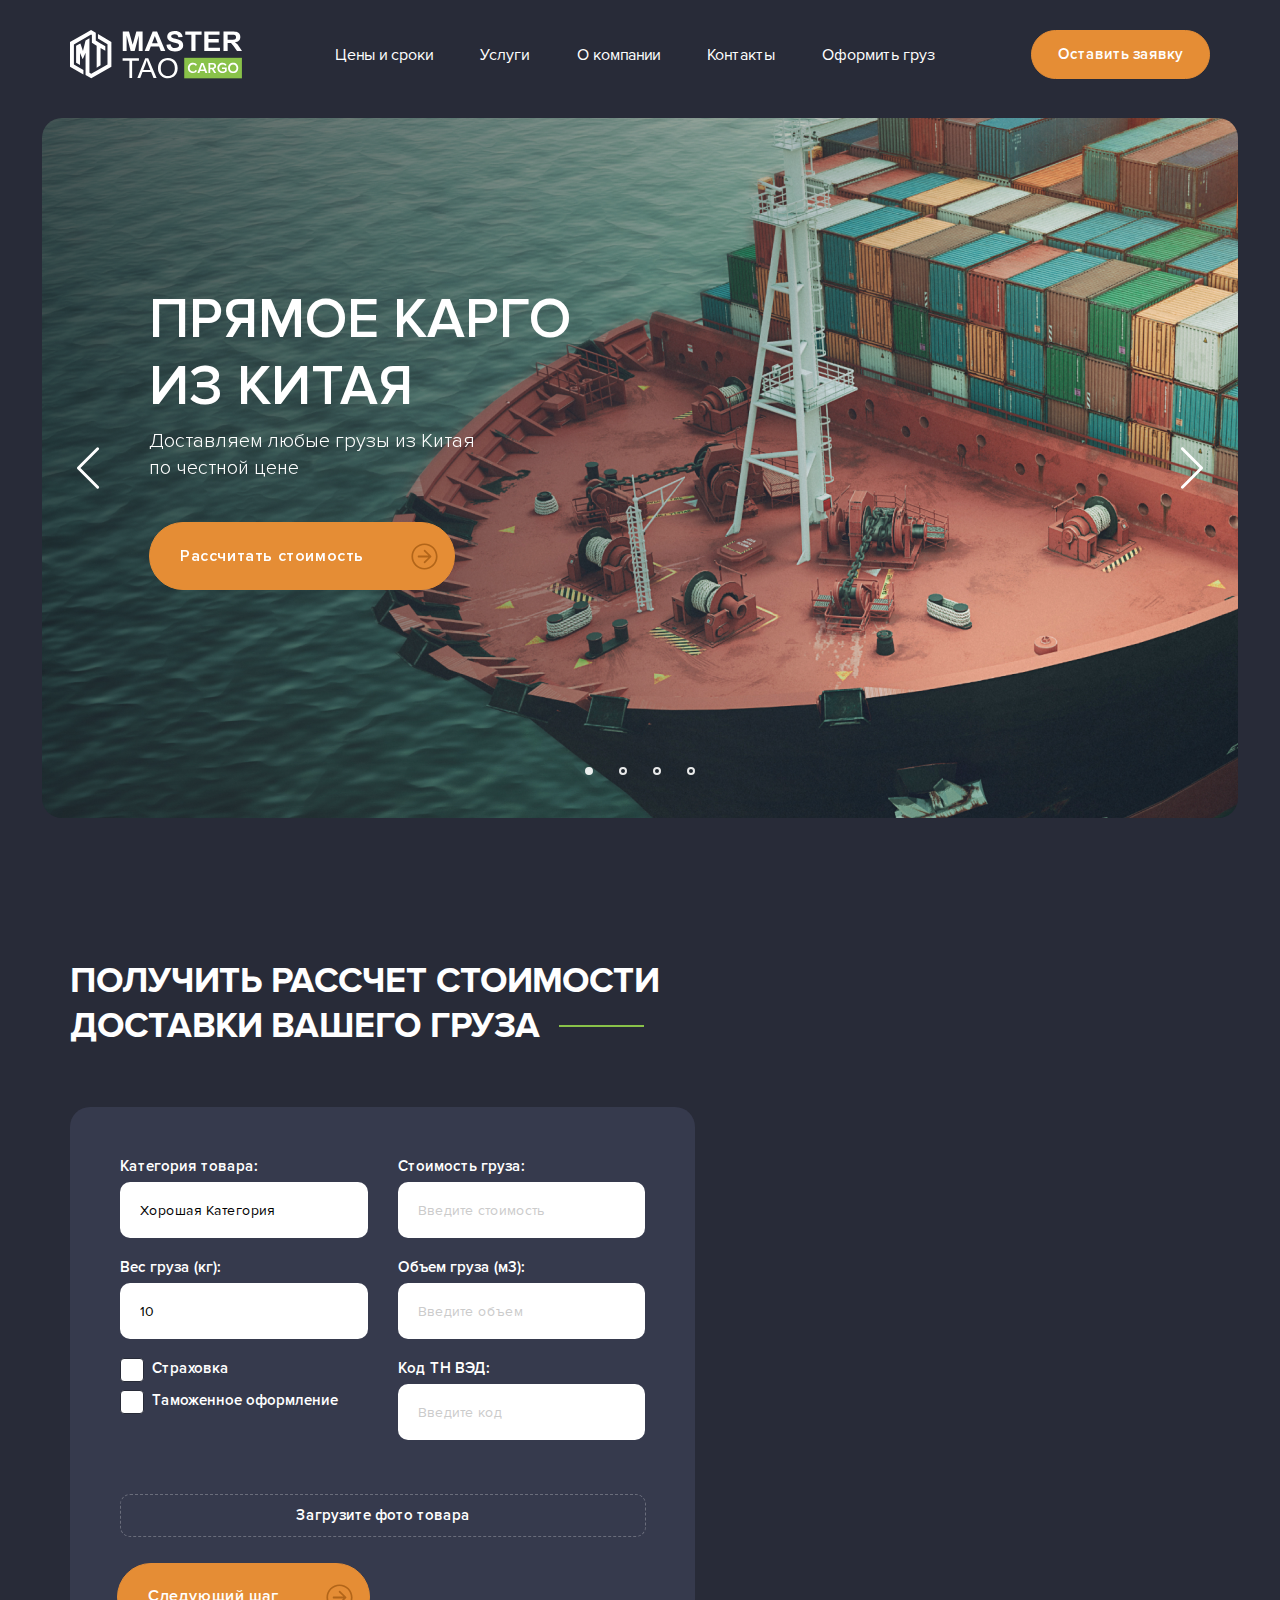
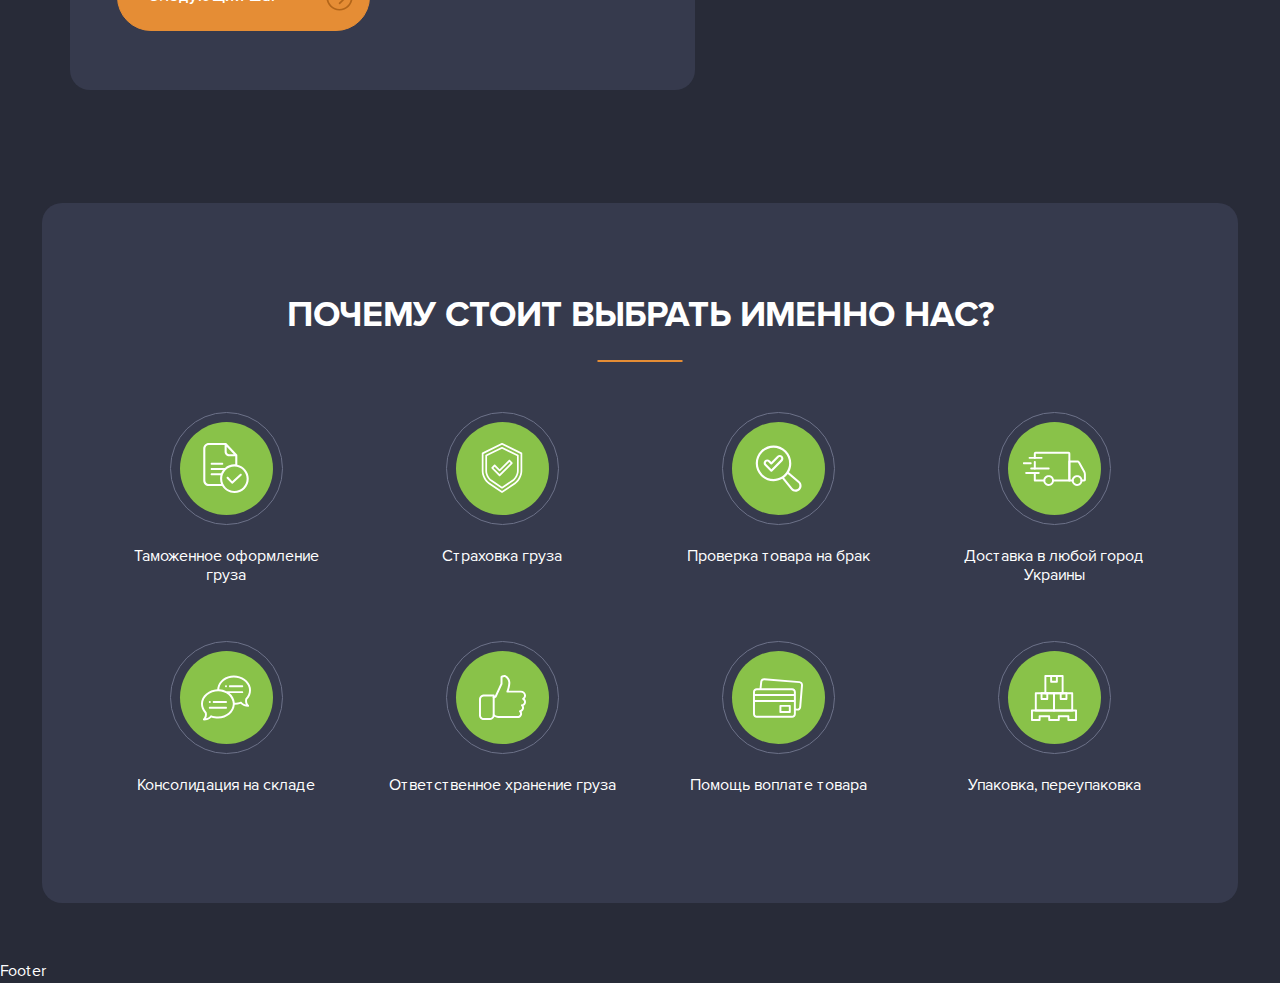
==== index.html @ 1cdbf92f "first commit" ====
<!DOCTYPE html>
<html lang="ru">

<head>
    <meta charset="UTF-8" />
    <meta name="theme-color" content="#89C249" />
    <meta name="viewport" content="width=device-width,initial-scale=1,user-scalable=no" />
    <title>Master TAO</title>
    <link rel="stylesheet" href="assets/css/bootstrap.css" />
    <link rel="stylesheet" href="assets/css/slick.css" />
    <!-- <link rel="stylesheet" href="../assets/css/hamburgers.css" /> -->
    <link rel="stylesheet" href="assets/css/jquery.fancybox.min.css" />
    <link rel="stylesheet" type="text/css" href="style.css" />
</head>

<body></body>

</html>
<header>
    <div class="container">
        <nav class="navbar navbar-expand-lg">
            <a class="navbar-brand logo" href="#"
				><img src="assets/img/header-logo.svg" alt="logo"
			/></a>

            <button id="hamburger" class="navbar-toggler hamburger hamburger--spin js-hamburger" data-bs-toggle="collapse" data-bs-target="#navbarSupportedContent" aria-controls="navbarSupportedContent" aria-expanded="false" aria-label="Toggle navigation" type="button">
                <span class="hamburger-box">
					<span class="hamburger-inner"></span>
                </span>
            </button>

            <div class="collapse navbar-collapse" id="navbarSupportedContent">
                <ul class="navbar-nav">
                    <li class="nav-item">
                        <a class="nav-link" href="#">Цены и сроки</a>
                    </li>
                    <li class="nav-item">
                        <a class="nav-link" href="#">Услуги</a>
                    </li>
                    <li class="nav-item">
                        <a class="nav-link" href="#">О компании</a>
                    </li>
                    <li class="nav-item">
                        <a class="nav-link" href="#">Контакты</a>
                    </li>
                    <li class="nav-item">
                        <a class="nav-link" href="#">Оформить груз</a>
                    </li>
                </ul>
                <button type="button" class="btn btn-primary">Оставить заявку</button>
            </div>
        </nav>
    </div>
</header>

<main class="wrapper home">
    <section>
        <div class="first-screen">
            <div class="first-screen__item" style="background-image: url(assets/img/bg-hero-1.png)">
                <div class="container">
                    <h1 class="first-screen__title">Прямое КАРГО из Китая</h1>
                    <h3 class="first-screen__subtitle">
					Доставляем любые грузы из Китая по честной цене
				</h3>
                    <button type="button" class="btn btn-primary btn-lg">
                        Рассчитать стоимость<img
						src="assets/img/icon-arrow-circle-left.svg"
						class="icon"
						alt="icon"
					/>
                    </button>
                </div>
            </div>
            <div class="first-screen__item" style="background-image: url(assets/img/bg-hero-2.png)">
                <div class="container">
                    <h2 class="first-screen__title">Выкуп товара с ТаоБао, 1688</h2>
                    <h3 class="first-screen__subtitle">
					Выкуп и доставка товаров с китайских торговых площадок.
				</h3>
                    <button type="button" class="btn btn-primary btn-lg">
                        Рассчитать стоимость<img
						src="assets/img/icon-arrow-circle-left.svg"
						class="icon"
						alt="icon"
					/>
                    </button>
                </div>
            </div>
            <div class="first-screen__item" style="background-image: url(assets/img/bg-hero-3.png)">
                <div class="container">
                    <h2 class="first-screen__title">Экспресс авто доставка</h2>
                    <h3 class="first-screen__subtitle">
					Доставляем любые грузы из Китая по честной цене
				</h3>
                    <button type="button" class="btn btn-primary btn-lg">
                        Рассчитать стоимость<img
						src="assets/img/icon-arrow-circle-left.svg"
						class="icon"
						alt="icon"
					/>
                    </button>
                </div>
            </div>
            <div class="first-screen__item" style="background-image: url(assets/img/bg-hero-4.png)">
                <div class="container">
                    <h2 class="first-screen__title">Страховка груза</h2>
                    <h3 class="first-screen__subtitle">
					Компания - это полный комплекс логистических услуг по доставке грузов
					из Китая в Украину
				</h3>
                    <button type="button" class="btn btn-primary btn-lg">
                        Рассчитать стоимость<img
						src="assets/img/icon-arrow-circle-left.svg"
						class="icon"
						alt="icon"
					/>
                    </button>
                </div>
            </div>
        </div>
        <div class="first-screen-nav"></div>
    </section>

    <section class="calculation">
        <div class="container">
            <div class="template-title col-lg-7">
                <h2>Получить рассчет стоимости доставки вашего груза</h2>
            </div>
            <div class="calculation-row">
                <form class="calculation-form">
                    <div class="row">
                        <div class="col-lg-6">
                            <div class="input-box">
                                <label for="product-category">Категория товара:</label>
                                <input type="text" id="product-category" name="product-category" placeholder="Категория товара" value="Хорошая Категория" />
                            </div>
                            <div class="input-box">
                                <label for="product-weight">Вес груза (кг):</label>
                                <input type="number" id="product-weight" name="product-weight" placeholder="Введите вес" value="10" />
                            </div>
                        </div>
                        <div class="col-lg-6">
                            <div class="input-box">
                                <label for="product-price">Стоимость груза:</label>
                                <input type="number" id="product-price" name="product-price" placeholder="Введите стоимость" />
                            </div>
                            <div class="input-box">
                                <label for="product-volume">Объем груза (м3):</label>
                                <input type="number" id="product-volume" name="product-volume" placeholder="Введите объем" />
                            </div>
                        </div>
                    </div>
                    <div class="row">
                        <div class="col-lg-6">
                            <div class="input-box">
                                <div class="input-check">
                                    <input id="Insurance" type="checkbox" name="Insurance" />
                                    <label for="Insurance">Страховка</label>
                                </div>
                                <div class="input-check">
                                    <input id="checkbox2" type="checkbox" name="terms2" />
                                    <label for="checkbox2">Таможенное оформление</label>
                                </div>
                            </div>
                        </div>
                        <div class="col-lg-6">
                            <div class="input-box">
                                <label for="product-tnCode">Код ТН ВЭД:</label>
                                <input type="text" id="product-tnCode" name="product-tnCode" placeholder="Введите код" />
                            </div>
                        </div>
                    </div>

                    <div class="row">
                        <div class="col-lg-12">
                            <div class="input-box">
                                <div id="file-name"></div>
                                <label for="fileInput">Загрузите фото товара</label>
                                <input type="file" id="fileInput" name="fileInput" />
                            </div>
                        </div>
                    </div>
                    <div class="row">
                        <div class="col-lg-12">
                            <div class="input-box">
                                <button type="submit" class="btn btn-primary btn-lg">
                                    Следующий шаг<img
									src="assets/img/icon-arrow-circle-left.svg"
									class="icon"
									alt="icon"
								/>
                                </button>
                            </div>
                        </div>
                    </div>
                </form>
            </div>
        </div>
    </section>
    <section class="advantages container-fluid">
        <div class="container">
            <div class="template-title">
                <h2>Почему стоит выбрать именно нас?</h2>
            </div>
            <div id="advanages-slider" class="row advanage-row">
                <div class="col-lg-3">
                    <div class="advanage">
                        <div class="advanage-img-box">
                            <img
							src="assets/img/advantag-1.svg"
							class="advantage-img"
							alt="advantage-1"
						/>
                        </div>
                        <h5 class="advantage-title">Таможенное оформление груза</h5>
                    </div>
                </div>
                <div class="col-lg-3">
                    <div class="advanage">
                        <div class="advanage-img-box">
                            <img
							src="assets/img/advantag-2.svg"
							class="advantage-img"
							alt="advantage-2"
						/>
                        </div>
                        <h5 class="advantage-title">Страховка груза</h5>
                    </div>
                </div>
                <div class="col-lg-3">
                    <div class="advanage">
                        <div class="advanage-img-box">
                            <img
							src="assets/img/advantag-3.svg"
							class="advantage-img"
							alt="advantage-3"
						/>
                        </div>
                        <h5 class="advantage-title">Проверка товара на брак</h5>
                    </div>
                </div>
                <div class="col-lg-3">
                    <div class="advanage">
                        <div class="advanage-img-box">
                            <img
							src="assets/img/advantag-4.svg"
							class="advantage-img"
							alt="advantage-4"
						/>
                        </div>
                        <h5 class="advantage-title">Доставка в любой город Украины</h5>
                    </div>
                </div>
                <div class="col-lg-3">
                    <div class="advanage">
                        <div class="advanage-img-box">
                            <img
							src="assets/img/advantag-5.svg"
							class="advantage-img"
							alt="advantage-5"
						/>
                        </div>
                        <h5 class="advantage-title">Консолидация на складе</h5>
                    </div>
                </div>
                <div class="col-lg-3">
                    <div class="advanage">
                        <div class="advanage-img-box">
                            <img
							src="assets/img/advantag-6.svg"
							class="advantage-img"
							alt="advantage-6"
						/>
                        </div>
                        <h5 class="advantage-title">Ответственное хранение груза</h5>
                    </div>
                </div>
                <div class="col-lg-3">
                    <div class="advanage">
                        <div class="advanage-img-box">
                            <img
							src="assets/img/advantag-7.svg"
							class="advantage-img"
							alt="advantage-7"
						/>
                        </div>
                        <h5 class="advantage-title">Помощь воплате товара</h5>
                    </div>
                </div>
                <div class="col-lg-3">
                    <div class="advanage">
                        <div class="advanage-img-box">
                            <img
							src="assets/img/advantag-8.svg"
							class="advantage-img"
							alt="advantage-8"
						/>
                        </div>
                        <h5 class="advantage-title">Упаковка, переупаковка</h5>
                    </div>
                </div>
            </div>
        </div>
    </section>



</main>
<footer>
    Footer
</footer>
<script src="assets/js/jquery-3.7.0.min.js"></script>
<script src="assets/js/bootstrap.bundle.min.js"></script>
<script src="assets/js/slick.min.js"></script>
<script src="assets/js/jquery.fancybox.min.js"></script>
<script src="assets/js/custum.js"></script>
</body>

</html>
---- style.css ----
@charset "UTF-8";
/*
Theme Name: CustomTheme
Theme URI: https://wordpress.org/themes/CustomTheme/
Author: the Rost team
Author URI: http://rost.com.ua/
Description: CustomTheme brings your site to life with immersive featured images and subtle animations. Our default theme works great in many languages, for any abilities, and on any device.
Version: 1.0
License: GNU General Public License v2 or later
License URI: http://www.gnu.org/licenses/gpl-2.0.html
Text Domain: CustomTheme
Tags: custom-colors, custom-header, custom-menu, custom-logo, editor-style, featured-images, footer-widgets, post-formats
This theme, like WordPress, is licensed under the GPL.
Use it to make something cool, have fun, and share what you've learned with others.
*/
@font-face {
  font-family: "ProximaNova";
  src: url(assets/fonts/ProximaNova-Light.ttf) format("TrueType"), url(assets/fonts/ProximaNova-Light.woff2) format("woff2");
  font-weight: 300;
  font-style: normal;
  font-display: swap;
}
@font-face {
  font-family: "ProximaNova";
  src: url(assets/fonts/ProximaNova-Regular.ttf) format("TrueType"), url(./assets/fonts/ProximaNova-Regular.woff2) format("woff2");
  font-weight: 400;
  font-style: normal;
  font-display: swap;
}
@font-face {
  font-family: "ProximaNova";
  src: url(assets/fonts/ProximaNova-Semibold.ttf) format("TrueType"), url(assets/fonts/ProximaNova-Semibold.woff2) format("woff2");
  font-weight: 600;
  font-style: normal;
  font-display: swap;
}
@font-face {
  font-family: "ProximaNova";
  src: url(assets/fonts/ProximaNova-Bold.ttf) format("TrueType"), url(assets/fonts/ProximaNova-Bold.woff2) format("woff2");
  font-weight: 700;
  font-style: normal;
  font-display: swap;
}
.markap {
  background-color: #2b2b2b;
  color: #fff;
}
.markap .col-md-4 {
  border: 1px solid #cac7c7;
}
.markap legend {
  color: #e58d35;
}

.markap-title {
  color: #e58d35;
  font-size: 22px;
  font-weight: 700;
  text-transform: uppercase;
  margin-top: 14px;
  margin-bottom: 24px;
}

.markap-wrapp .markap-item {
  width: 200px;
  height: 130px;
  color: #fff;
  display: flex;
  justify-content: center;
  align-items: center;
  margin-bottom: 20px;
}
.markap-wrapp .markap-item.color-primary {
  background-color: #e58d35;
}
.markap-wrapp .markap-item.color-secondary {
  background-color: #89c249;
}
.markap-wrapp .markap-item.body-primary {
  background-color: #282b38;
}
.markap-wrapp .markap-item.body-secondary {
  background-color: #363a4d;
}
.markap-wrapp .markap-item .font-style-bold {
  font-weight: bold;
}
.markap-wrapp .markap-item .font-style-italic {
  font-style: italic;
}
.markap-wrapp .markap-item .link-style {
  color: #ffffff;
}
.markap-wrapp .btn {
  margin-bottom: 12px;
  display: block;
}

::selection {
  background-color: rgba(137, 194, 73, 0.5);
}

body {
  background-color: #282b38;
  font-family: "ProximaNova";
  color: #ffffff;
}

.container {
  max-width: 1170px;
  padding-right: 15px;
  padding-left: 15px;
  margin-right: auto;
  margin-left: auto;
}

.container-xxl {
  max-width: 1820px;
}

.wf-300 {
  font-weight: 300;
}

.wf-400 {
  font-weight: 400;
}

.wf-600 {
  font-weight: 600;
}

.wf-700 {
  font-weight: 700;
}

h1, .first-screen__title,
.h1 {
  font-size: 56px;
}

h2,
.h2 {
  font-size: 36px;
}

h3,
.h3 {
  font-size: 26px;
}

h4,
.h4 {
  font-size: 20px;
}

h5,
.h5 {
  font-size: 16px;
}

h6,
.h6 {
  font-size: 12px;
}

ol {
  list-style: none;
  counter-reset: order-list;
}
ol li::before {
  counter-increment: order-list;
  content: counter(order-list) ") ";
  color: #89c249;
}

ul {
  list-style: none;
}
ul li:not([class])::before {
  content: "";
  display: inline-block;
  width: 12px;
  height: 12px;
  border-radius: 50%;
  background-color: #e58d35;
  margin-right: 10px;
}

fieldset .input-check:not(:last-child) {
  margin-bottom: 17px;
}

.input-check {
  margin-bottom: 6px;
  padding-left: 2px;
  position: relative;
}

input[type=checkbox] {
  display: none;
}
input[type=checkbox]:checked + label::before {
  content: "";
  background: url("assets/img/checked1.svg") #ffffff center/50% no-repeat;
}
input[type=checkbox] + label {
  display: flex;
  align-items: center;
  padding-left: 30px;
}
input[type=checkbox] + label::before {
  content: "";
  position: absolute;
  top: 0;
  left: 0;
  width: 24px;
  height: 24px;
  display: inline-block;
  transition: 0.3s;
  border: 1px solid #282b38;
  border-radius: 4px;
  background-color: #ffffff;
}

input[type=radio] {
  display: none;
}
input[type=radio]:checked + label::before {
  content: "●";
  color: #282b38;
  display: flex;
  justify-content: center;
  align-items: center;
}
input[type=radio] + label {
  padding-left: 30px;
}
input[type=radio] + label::before {
  content: "";
  position: absolute;
  top: 0;
  left: 0;
  width: 24px;
  height: 24px;
  display: inline-block;
  transition: 0.3s;
  border: 1px solid #282b38;
  border-radius: 50%;
  background-color: #ffffff;
}

.btn {
  font-weight: 600;
  font-size: 15px;
  line-height: 146%;
  border-radius: 90px;
  padding: 13px 17px;
  display: inline-flex;
  align-items: center;
  letter-spacing: 0.6px;
}
.btn:hover .icon {
  filter: invert(100%) sepia(0%) saturate(0%) hue-rotate(49deg) brightness(180%) contrast(101%);
}
.btn:focus-visible {
  box-shadow: none;
}
.btn:focus {
  box-shadow: none;
}

.btn-primary {
  background-color: #e58d35;
  border-color: #e58d35;
}
.btn-primary:hover, .btn-primary:active, .btn-primary:focus {
  background-color: #89c249;
  border-color: #89c249;
}

.btn-secondary {
  background-color: transparent;
  border-color: #e58d35;
}
.btn-secondary:hover, .btn-secondary:active, .btn-secondary:focus {
  background-color: #89c249;
  border-color: #89c249;
}

.btn-lg {
  padding: 19.6px 30px;
  font-size: 16px;
}
.btn-lg .icon {
  margin: 0 -14px 0 47px;
  width: 27px;
  height: 27px;
  transition: 0.3s;
}

section, .first-screen {
  margin-top: 0;
  margin-left: auto;
  margin-right: auto;
  margin-bottom: 100px;
  max-width: 1920px;
}
section:last-of-type, .first-screen:last-of-type {
  margin-bottom: 56px;
}
section.container-fluid, .container-fluid.first-screen {
  padding: 90px 85px 100px;
  position: relative;
}
section.container-fluid:before, .container-fluid.first-screen:before {
  content: "";
  border-radius: 20px;
  position: absolute;
  left: 42px;
  right: 42px;
  top: 0;
  height: 100%;
  background-color: #363a4d;
  z-index: -1;
}
section:nth-child(odd) .template-title:after, .first-screen:nth-child(odd) .template-title:after {
  background-color: #e58d35;
}

.template-title {
  text-align: center;
  position: relative;
  padding-bottom: 18px;
  margin-bottom: 50px;
}
.template-title h2 {
  line-height: 124.5%;
  text-transform: uppercase;
  margin-bottom: 6px;
  font-weight: 700;
}
.template-title h3 {
  font-weight: 300;
  font-size: 24px;
  line-height: 1.25;
}
.template-title:after {
  content: "";
  position: absolute;
  left: 50%;
  top: calc(100% - 2px);
  transform: translate(-50%, 0);
  width: 85px;
  height: 2px;
  background-color: #89c249;
}
.template-title.col-lg-7 {
  margin-bottom: 35px;
  text-align: left;
}
.template-title.col-lg-7 h2:after {
  content: "";
  position: static;
  display: inline-block;
  width: 85px;
  height: 2px;
  margin: 10px 10px 10px 19px;
  background-color: #89c249;
}
.template-title.col-lg-7:after {
  display: none;
}

.scroll {
  float: left;
  height: 300px;
  overflow-y: scroll;
}
.scroll::-webkit-scrollbar {
  width: 6px;
  background-color: #fff;
  border-radius: 4px;
}
.scroll::-webkit-scrollbar-thumb {
  background-color: #89c249;
  border-radius: 4px;
}

.slick-track {
  display: flex;
}

.slick-arrow {
  font-size: 0;
  width: 92px;
  height: 92px;
  border: none;
  background: center no-repeat transparent;
  background-image: url("data:image/svg+xml,%3Csvg width='24' height='42' viewBox='0 0 24 42' fill='none' xmlns='http://www.w3.org/2000/svg'%3E%3Cpath d='M3.40237 41.2538C3.1171 41.5391 2.76051 41.6817 2.36827 41.6817C1.97602 41.6817 1.61943 41.5391 1.33416 41.2538C0.763614 40.6833 0.763614 39.7561 1.33416 39.1856L19.5202 20.9996L1.33416 2.81351C0.763614 2.24296 0.763614 1.31583 1.33416 0.74529C1.9047 0.174747 2.83183 0.174747 3.40237 0.74529L22.6225 19.9654C23.1931 20.536 23.1931 21.4631 22.6225 22.0337L3.40237 41.2538Z' fill='%23ffffff'/%3E%3C/svg%3E%0A");
}
.slick-arrow:hover {
  background-image: url("data:image/svg+xml,%3Csvg width='24' height='42' viewBox='0 0 24 42' fill='none' xmlns='http://www.w3.org/2000/svg'%3E%3Cpath d='M3.40237 41.2538C3.1171 41.5391 2.76051 41.6817 2.36827 41.6817C1.97602 41.6817 1.61943 41.5391 1.33416 41.2538C0.763614 40.6833 0.763614 39.7561 1.33416 39.1856L19.5202 20.9996L1.33416 2.81351C0.763614 2.24296 0.763614 1.31583 1.33416 0.74529C1.9047 0.174747 2.83183 0.174747 3.40237 0.74529L22.6225 19.9654C23.1931 20.536 23.1931 21.4631 22.6225 22.0337L3.40237 41.2538V41.2538Z' fill='%2389C249'/%3E%3C/svg%3E%0A");
}
.slick-arrow.slick-prev {
  transform: rotate(180deg);
}

.slick-dots {
  display: flex;
  justify-content: center;
}

ul.slick-dots {
  padding: 0;
  margin: 0;
}
ul.slick-dots > li {
  margin: 0 13px;
  height: 8px;
  font-size: 0;
}
ul.slick-dots > li:before {
  display: none;
}
ul.slick-dots > li.slick-active button {
  background-color: #fff;
}
ul.slick-dots button {
  font-size: 0;
  padding: 0px;
  border-radius: 50%;
  opacity: 0.9;
  border: 2px solid #ffffff;
  width: 8px;
  height: 8px;
  background: transparent;
  outline: none;
}

.input-row {
  display: flex;
}

.input-column {
  width: 100%;
}

.input-box {
  margin-bottom: 19px;
  display: flex;
  flex-direction: column;
  align-items: flex-start;
  position: relative;
}
.input-box label {
  font-weight: 600;
  font-size: 15px;
  line-height: 126%;
  margin-top: 1px;
  margin-bottom: 6px;
}
.input-box input {
  border-radius: 10px;
  padding: 17px 20px;
  font-size: 14px;
  min-height: 56px;
  border: none;
  transition: 0.2s;
  width: 100%;
}
.input-box input:focus-visible {
  outline: none;
}
.input-box input:hover {
  box-shadow: 0px 0px 4px 2px #e58d35;
}
.input-box input:focus {
  box-shadow: 0px 0px 4px 2px #89c249;
}
.input-box input::placeholder {
  color: #cbcbcb;
}

.padding {
  padding-top: 21px; /*для .input-column */
}

.has-checkbox {
  margin-bottom: 6px; /*для input-box*/
}

header .navbar {
  padding: 25px 0 34px;
}
header .navbar-nav {
  max-width: 635px;
  width: 100%;
  display: flex;
  justify-content: space-between;
  margin: 3px auto 0;
}
header .navbar-nav .nav-item {
  flex: 1 1 auto;
  max-width: 148px;
}
header .navbar .nav-link {
  color: #fff;
  line-height: 1.46;
}
header .navbar .nav-link:hover {
  color: #89c249;
}
header .btn {
  padding: 13px 26px;
  letter-spacing: 0px;
}
header .hamburger {
  padding: 0;
  display: inline-block;
}
header .hamburger:focus:not(:focus-visible) {
  box-shadow: none;
}
header .hamburger.is-active .hamburger-inner,
header .hamburger.is-active .hamburger-inner::before,
header .hamburger.is-active .hamburger-inner::after {
  background-color: #ffffff;
}
header .hamburger-box {
  width: 27px;
  height: 27px;
  display: inline-block;
  position: relative;
}
header .hamburger-inner {
  display: block;
  top: 50%;
  margin-top: -2px;
}
header .hamburger-inner,
header .hamburger-inner::before,
header .hamburger-inner::after {
  width: 28px;
  height: 3px;
  background-color: #ffffff;
  border-radius: 4px;
  position: absolute;
  transition-property: transform;
  transition-duration: 0.15s;
  transition-timing-function: ease;
}
header .hamburger-inner::before,
header .hamburger-inner::after {
  content: "";
  display: block;
}
header .hamburger-inner::before {
  top: -10px;
}
header .hamburger-inner::after {
  bottom: -10px;
}
header .hamburger--spin .hamburger-inner {
  transition-duration: 0.22s;
  transition-timing-function: cubic-bezier(0.55, 0.055, 0.675, 0.19);
}
header .hamburger--spin .hamburger-inner::before {
  transition: top 0.1s 0.25s ease-in, opacity 0.1s ease-in;
}
header .hamburger--spin .hamburger-inner::after {
  transition: bottom 0.1s 0.25s ease-in, transform 0.22s cubic-bezier(0.55, 0.055, 0.675, 0.19);
}
header .hamburger--spin.is-active .hamburger-inner {
  transform: rotate(225deg);
  transition-delay: 0.12s;
  transition-timing-function: cubic-bezier(0.215, 0.61, 0.355, 1);
}
header .hamburger--spin.is-active .hamburger-inner::before {
  top: 0;
  opacity: 0;
  transition: top 0.1s ease-out, opacity 0.1s 0.12s ease-out;
}
header .hamburger--spin.is-active .hamburger-inner::after {
  bottom: 0;
  transform: rotate(-90deg);
  transition: bottom 0.1s ease-out, transform 0.22s 0.12s cubic-bezier(0.215, 0.61, 0.355, 1);
}

.first-screen {
  max-width: calc(100% - 84px);
  position: relative;
}
.first-screen__title {
  margin-bottom: 8px;
  max-width: 463px;
  text-transform: uppercase;
  font-weight: 600;
  letter-spacing: 1.5;
}
.first-screen__subtitle {
  margin-bottom: 40px;
  max-width: 345px;
  font-size: 20px;
  font-style: normal;
  font-weight: 300;
  line-height: 135.5%;
}
.first-screen .first-screen__item {
  display: flex;
}
.first-screen__item {
  min-height: 700px;
  background-repeat: no-repeat;
  background-position: center;
  background-size: cover;
  border-radius: 20px;
  width: 100%;
  margin: 0 auto;
  align-items: center;
  padding: 0 92px 60px;
}
.first-screen .first-screen-nav {
  position: absolute;
  top: 50%;
  left: 50%;
  transform: translate(-50%, -50%);
  display: flex;
  justify-content: space-between;
  width: 100%;
  max-width: 1568px;
  height: 0;
}
.first-screen .slick-arrow {
  transform: translate(0, -50%);
}
.first-screen .slick-arrow.slick-prev {
  transform: rotate(180deg) translate(0, 50%);
}
.first-screen .slick-dots {
  position: absolute;
  left: 50%;
  transform: translate(-50%, 0);
  bottom: 43px;
}

.calculation {
  overflow-x: clip;
}
.calculation-row {
  display: flex;
  align-items: flex-start;
}
.calculation-form {
  background: #363a4d;
  border-radius: 20px;
  padding: 49px 47px 40px;
}
.calculation-form [class=col-lg-6] {
  padding-right: 15px;
  padding-left: 15px;
}
.calculation label[for=fileInput] {
  width: calc(100% - 5px);
  border-radius: 10px;
  border: 1px dashed rgba(255, 255, 255, 0.2588235294);
  text-align: center;
  padding: 11px 10px;
  margin: 35px auto 7px auto;
}

#fileInput {
  display: none;
}

#file-name {
  position: absolute;
  left: 0;
  top: -2px;
}

.padding-bottom {
  margin-top: 20px;
}

.advanage-row {
  margin-top: -24px;
  margin-bottom: -24px;
}

.advanage {
  display: flex;
  flex-direction: column;
  text-align: center;
  margin: 24px auto;
  max-width: 263px;
  padding: 0 12px;
}
.advanage-img-box {
  width: 93px;
  height: 93px;
  display: flex;
  align-items: center;
  justify-content: center;
  background: #89c249;
  border-radius: 50%;
  margin: 10px auto 32px;
  position: relative;
  padding: 15px;
}
.advanage-img-box:before {
  content: "";
  border: 1px solid #6c7188;
  display: inline-block;
  width: 113px;
  height: 113px;
  position: absolute;
  left: -10px;
  top: -10px;
  border-radius: 50%;
}
.advanage .advantage-img {
  max-width: 100%;
}

#advanages-slider .slick-dots {
  padding: 0;
  margin: 15px 0;
}

@media (min-width: 992px) {
  .calculation {
    overflow-x: clip;
    padding-top: 41px;
    margin-bottom: 113px;
  }
  .calculation-form {
    min-width: 625px;
  }
}
@media screen and (max-width: 1346px) {
  .carousel-template {
    max-width: 778px;
    margin: 0 auto;
  }
}
@media screen and (max-width: 1199px) {
  header .navbar-nav {
    max-width: 525px;
  }
}
@media screen and (max-width: 991px) {
  h1, .first-screen__title,
  .h1 {
    font-size: 32px;
  }
  h2,
  .h2 {
    font-size: 24px;
  }
  h5,
  .h5 {
    font-size: 18px;
  }
  .container {
    padding: 0 20px;
  }
  header .navbar {
    padding: 16px 0 15px;
  }
  header .navbar-collapse {
    display: flex;
    flex-direction: column;
  }
  header .navbar-toggler {
    border: none;
    box-shadow: none;
  }
  header .navbar .btn {
    margin-bottom: 60px;
    max-width: 295px;
    width: 100%;
    justify-content: center;
    padding: 22px 26px;
    letter-spacing: 0.5px;
  }
  header .navbar-nav {
    margin: 50px auto 21px;
  }
  header .navbar-nav .nav-item {
    max-width: 100%;
  }
  header .navbar-nav .nav-item .nav-link {
    color: #fff;
    line-height: 222%;
    font-size: 24px;
    padding: 0 0 11px;
    text-align: center;
  }
  .logo img {
    max-height: 36px;
  }
  #navbarSupportedContent {
    margin-right: -20px;
    margin-left: -20px;
    text-align: center;
    background-color: #363a4d;
    transform: translate(0, 16px);
  }
  .advantage-title {
    padding: 0 20px;
    font-weight: 400;
  }
  section,
  .first-screen {
    margin-bottom: 60px;
  }
  .first-screen {
    max-width: 100%;
  }
  .first-screen__item {
    min-height: calc(100vh - 67px);
    border-radius: 0;
    margin: 0 auto;
    padding: 0;
    text-align: center;
  }
  .first-screen__item:before {
    content: "";
    position: absolute;
    left: 0;
    top: 0;
    right: 0;
    bottom: 0;
    background-color: rgba(4, 5, 17, 0.0784313725);
    z-index: 1;
  }
  .first-screen__item > .container {
    z-index: 2;
  }
  .first-screen__item .btn {
    width: 295px;
  }
  .first-screen__item .btn.btn-lg .icon {
    margin: 0 -14px 0 37px;
  }
  .first-screen__title {
    font-size: 32px;
    margin: -10px auto 14px;
    padding: 0 40px;
  }
  .first-screen__subtitle {
    font-size: 16px;
    margin: 0 auto 20px;
    padding: 0 30px;
  }
  section.container-fluid,
  .container-fluid.first-screen {
    padding: 54px 0 70px;
    position: relative;
  }
  section.container-fluid:before,
  .container-fluid.first-screen:before {
    border-radius: 0;
    left: 0;
    right: 0;
  }
}
/*# sourceMappingURL=style.css.map */
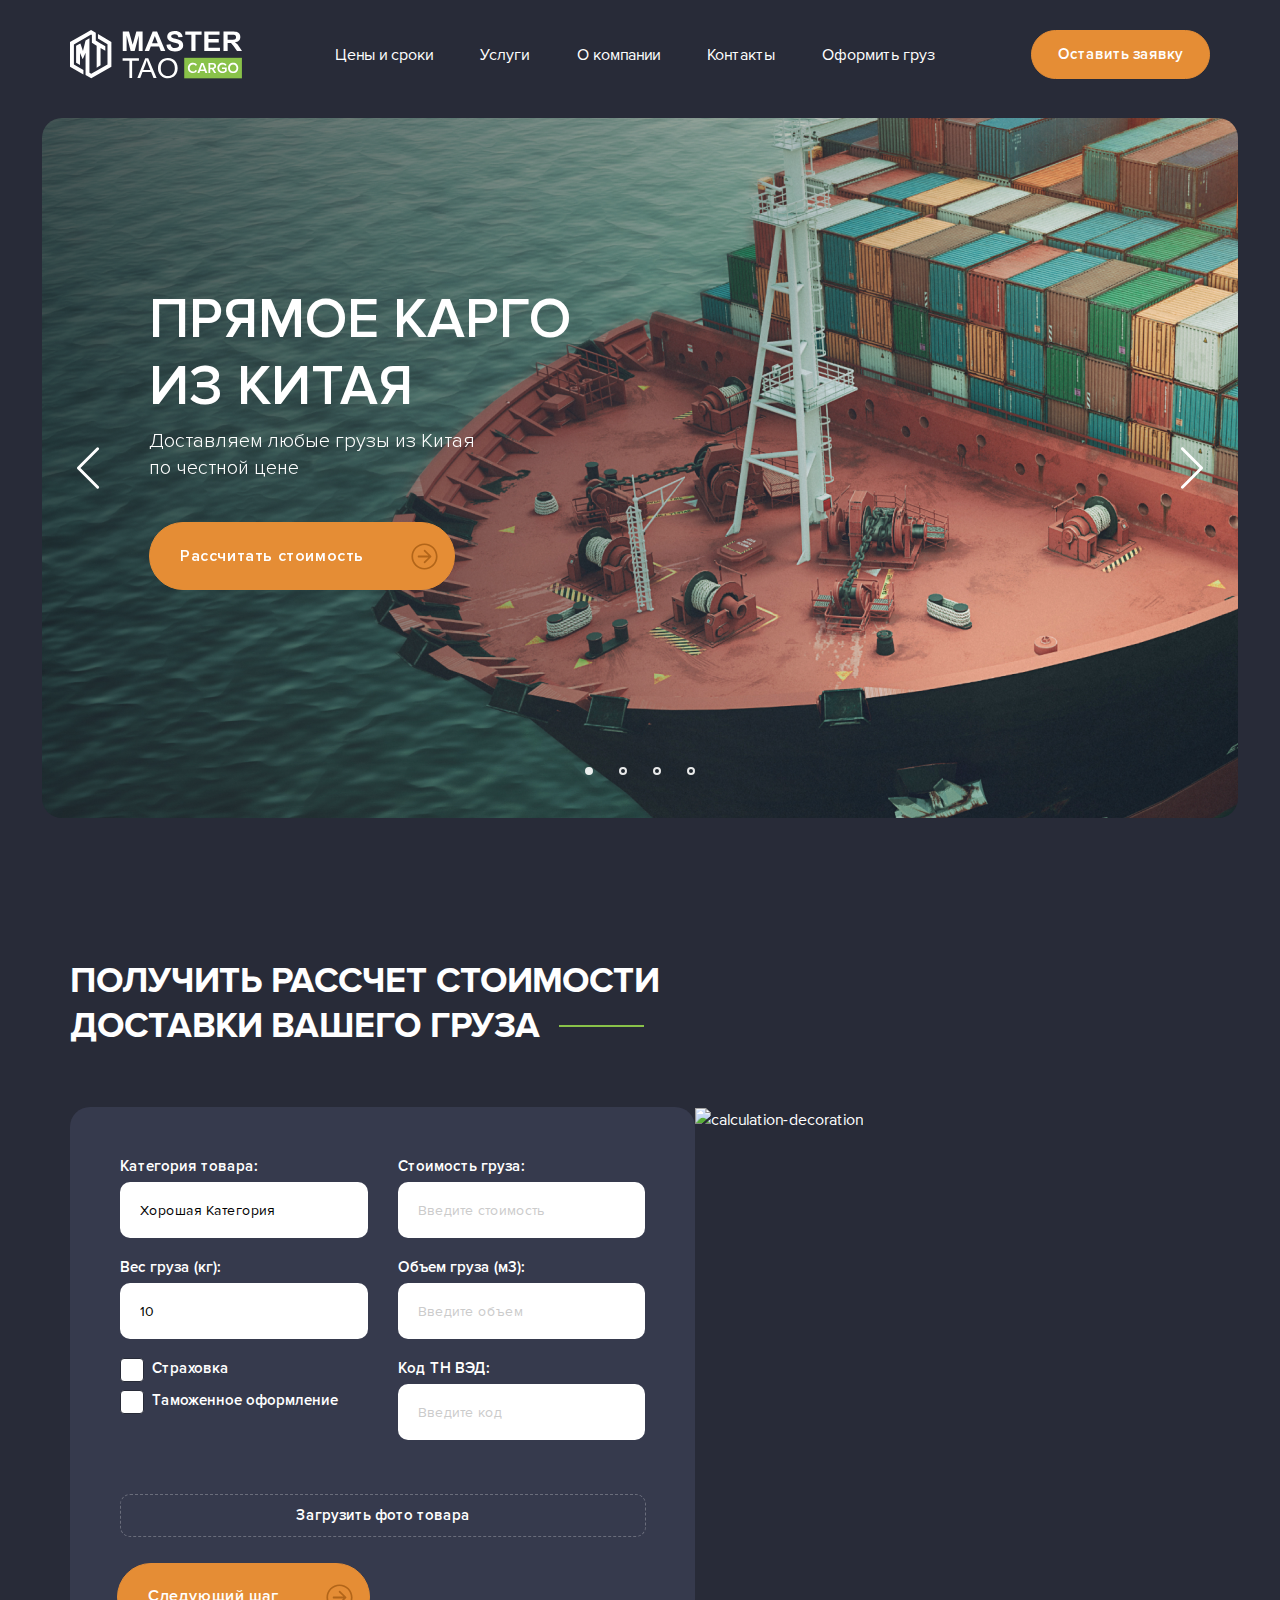
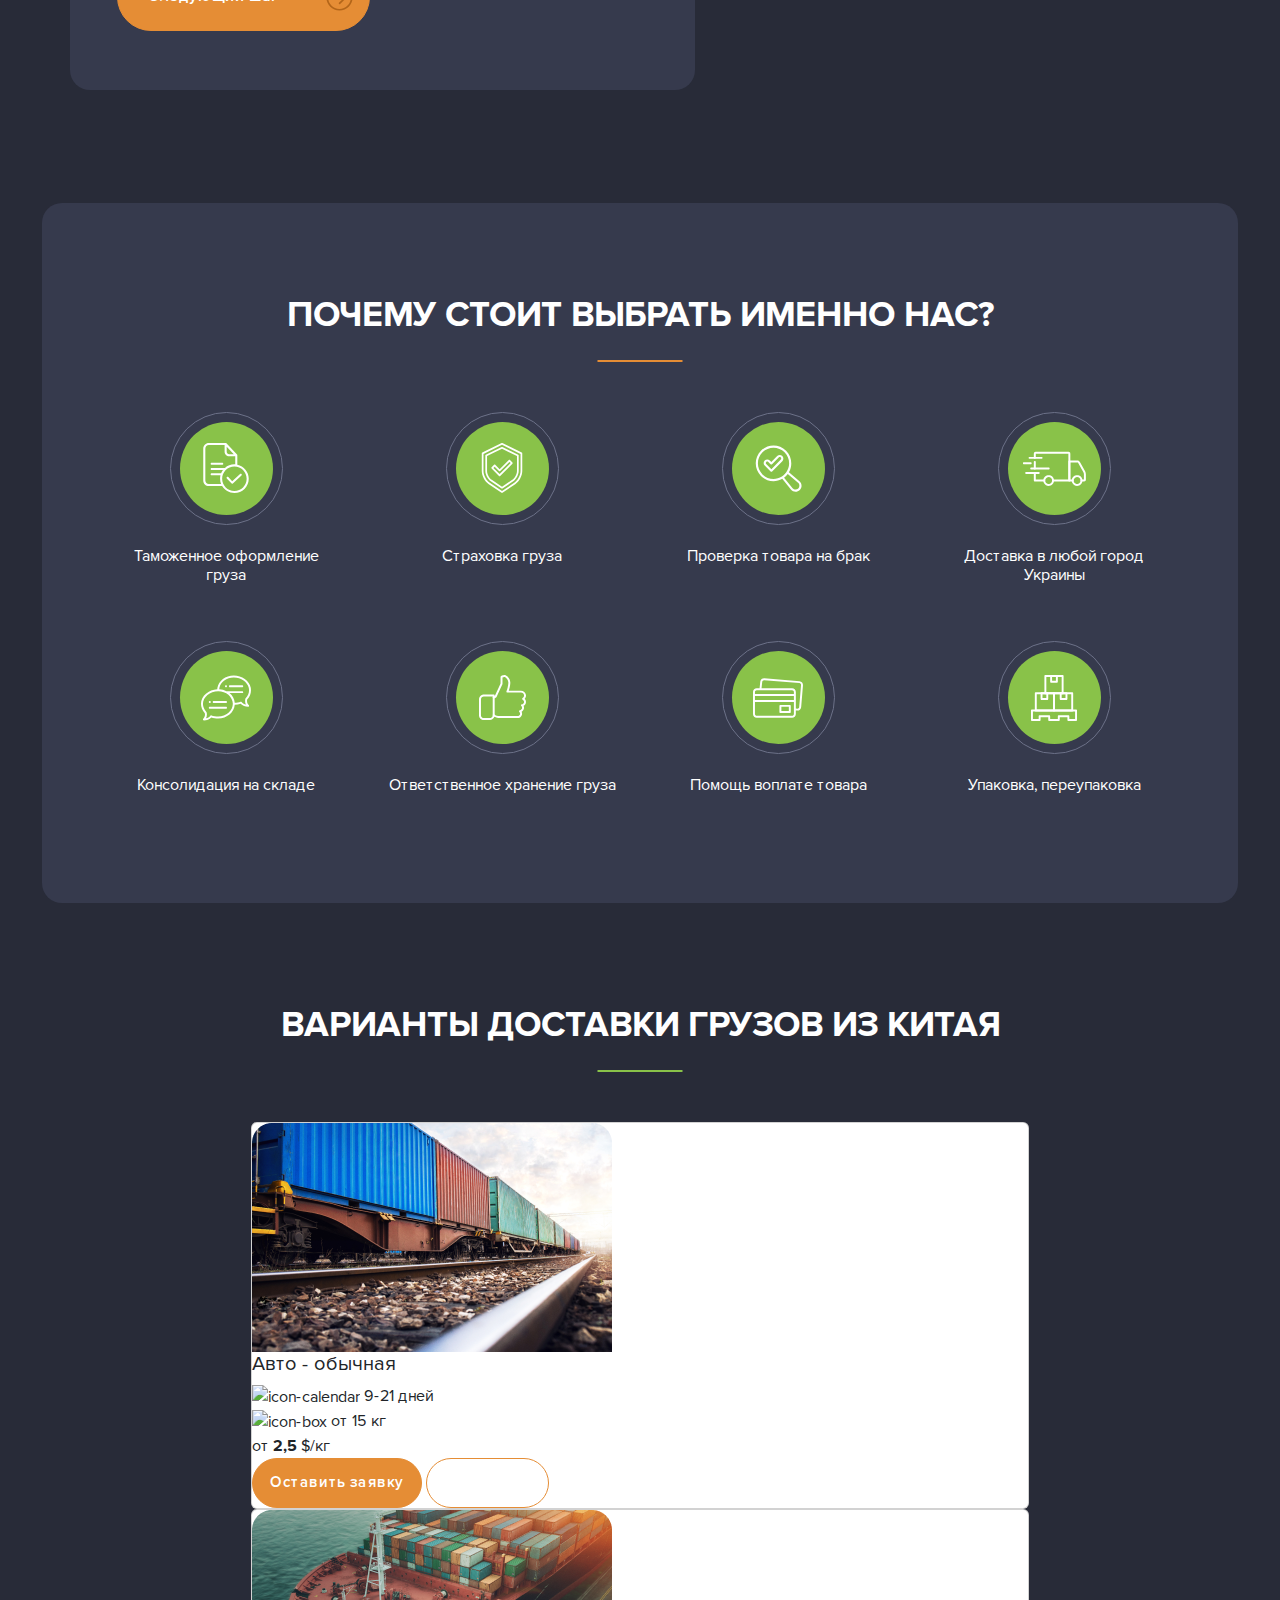
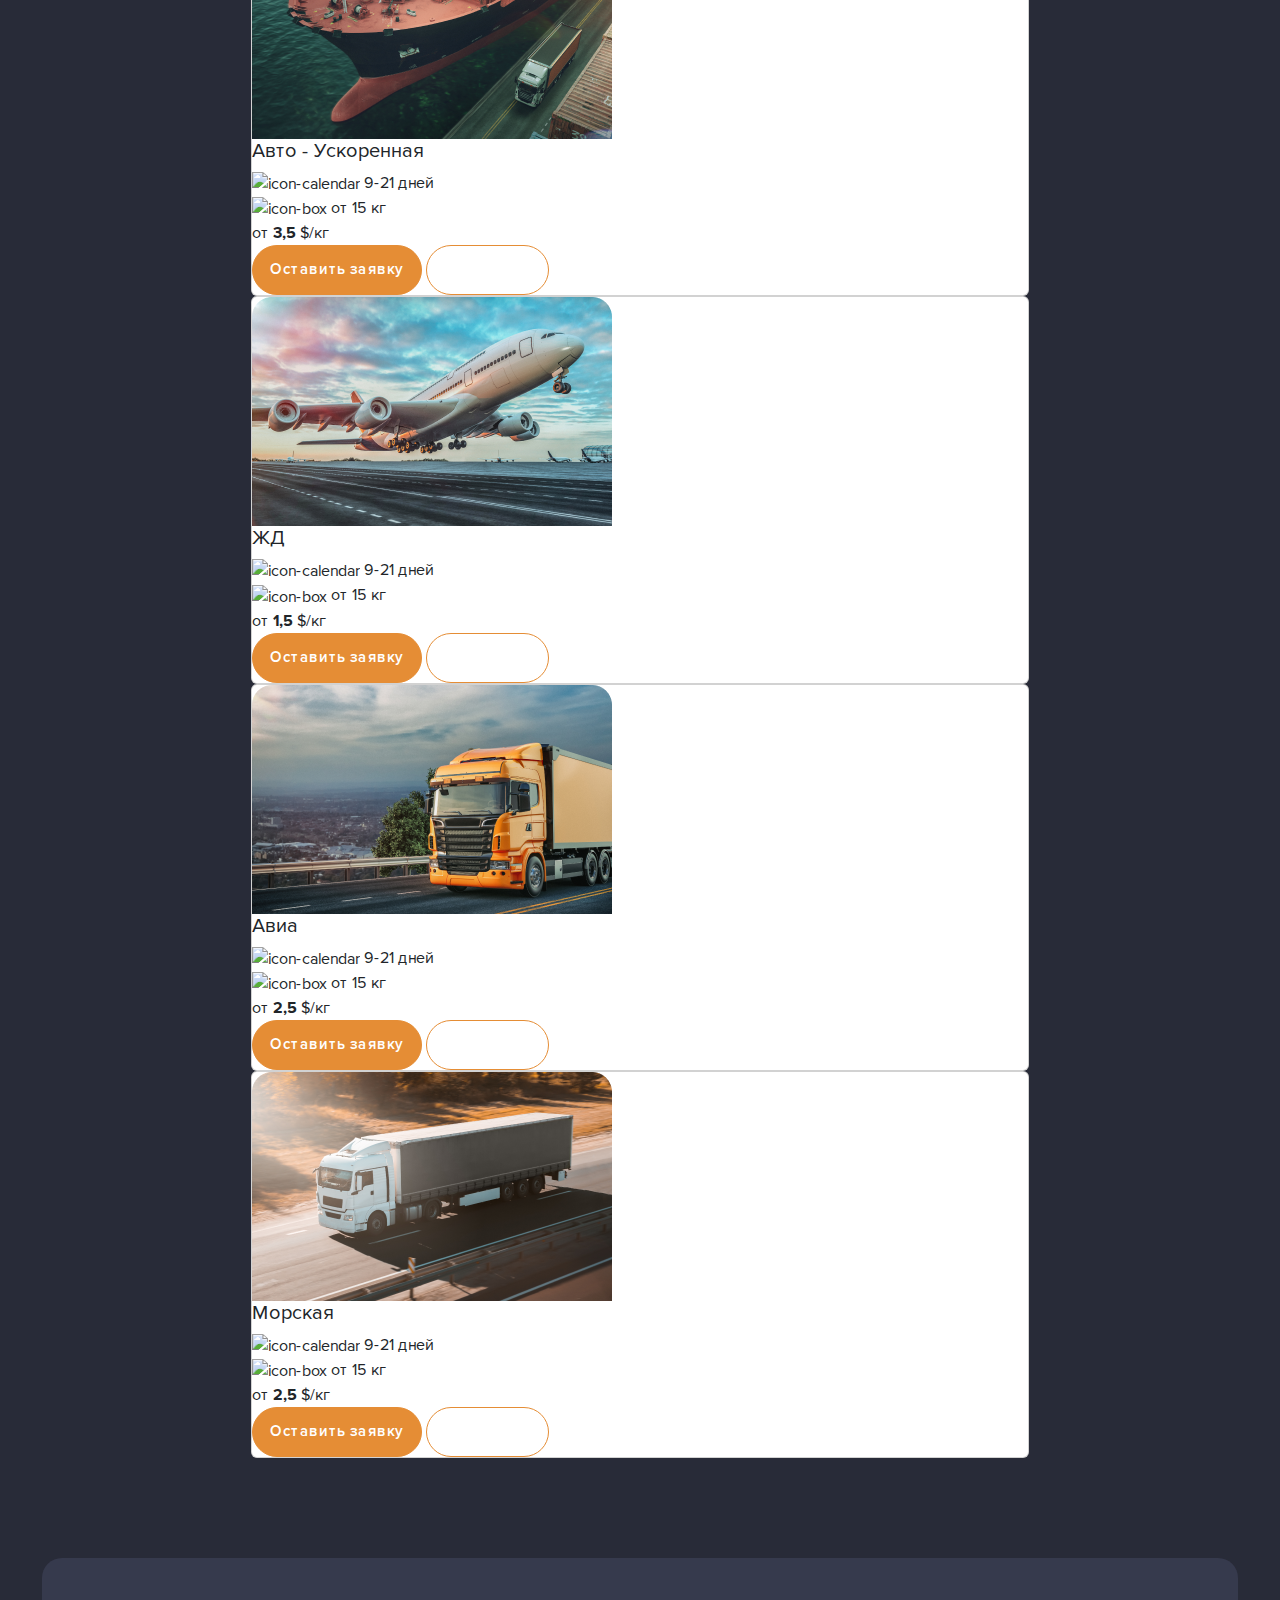
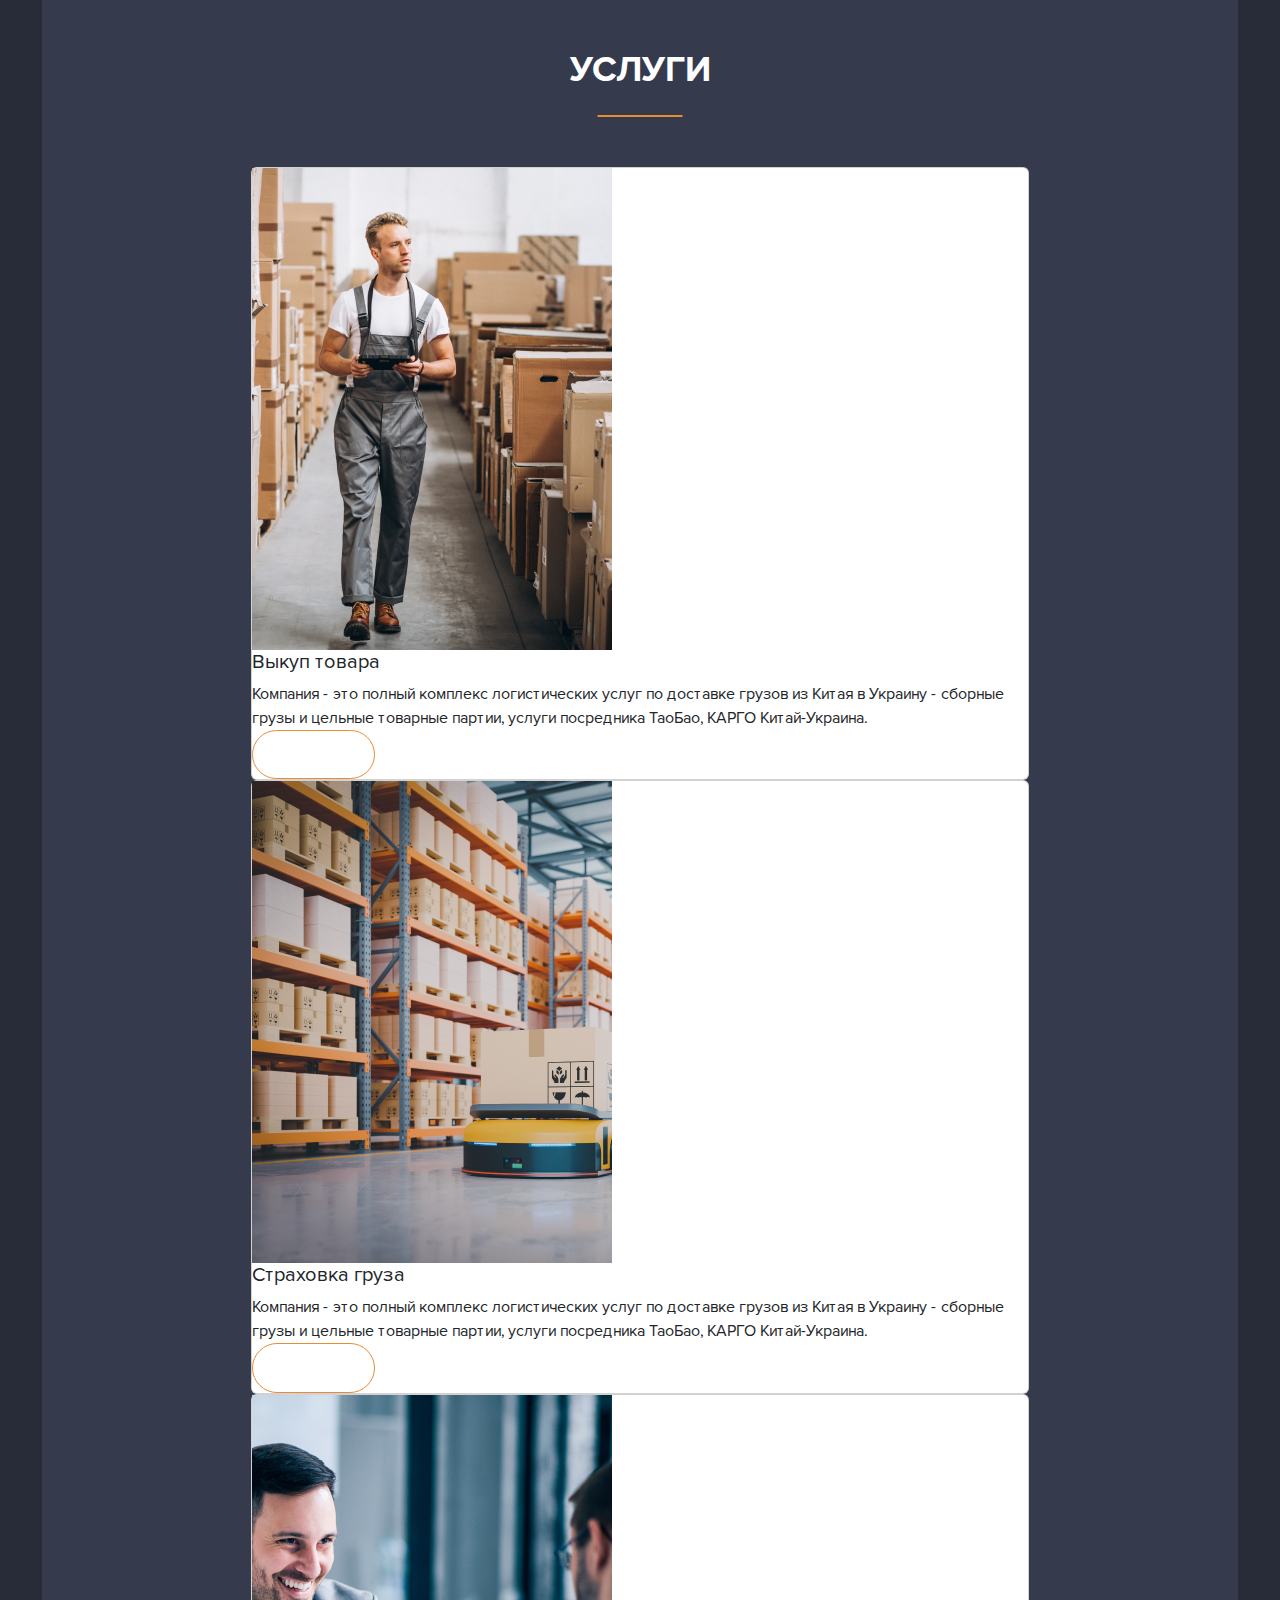
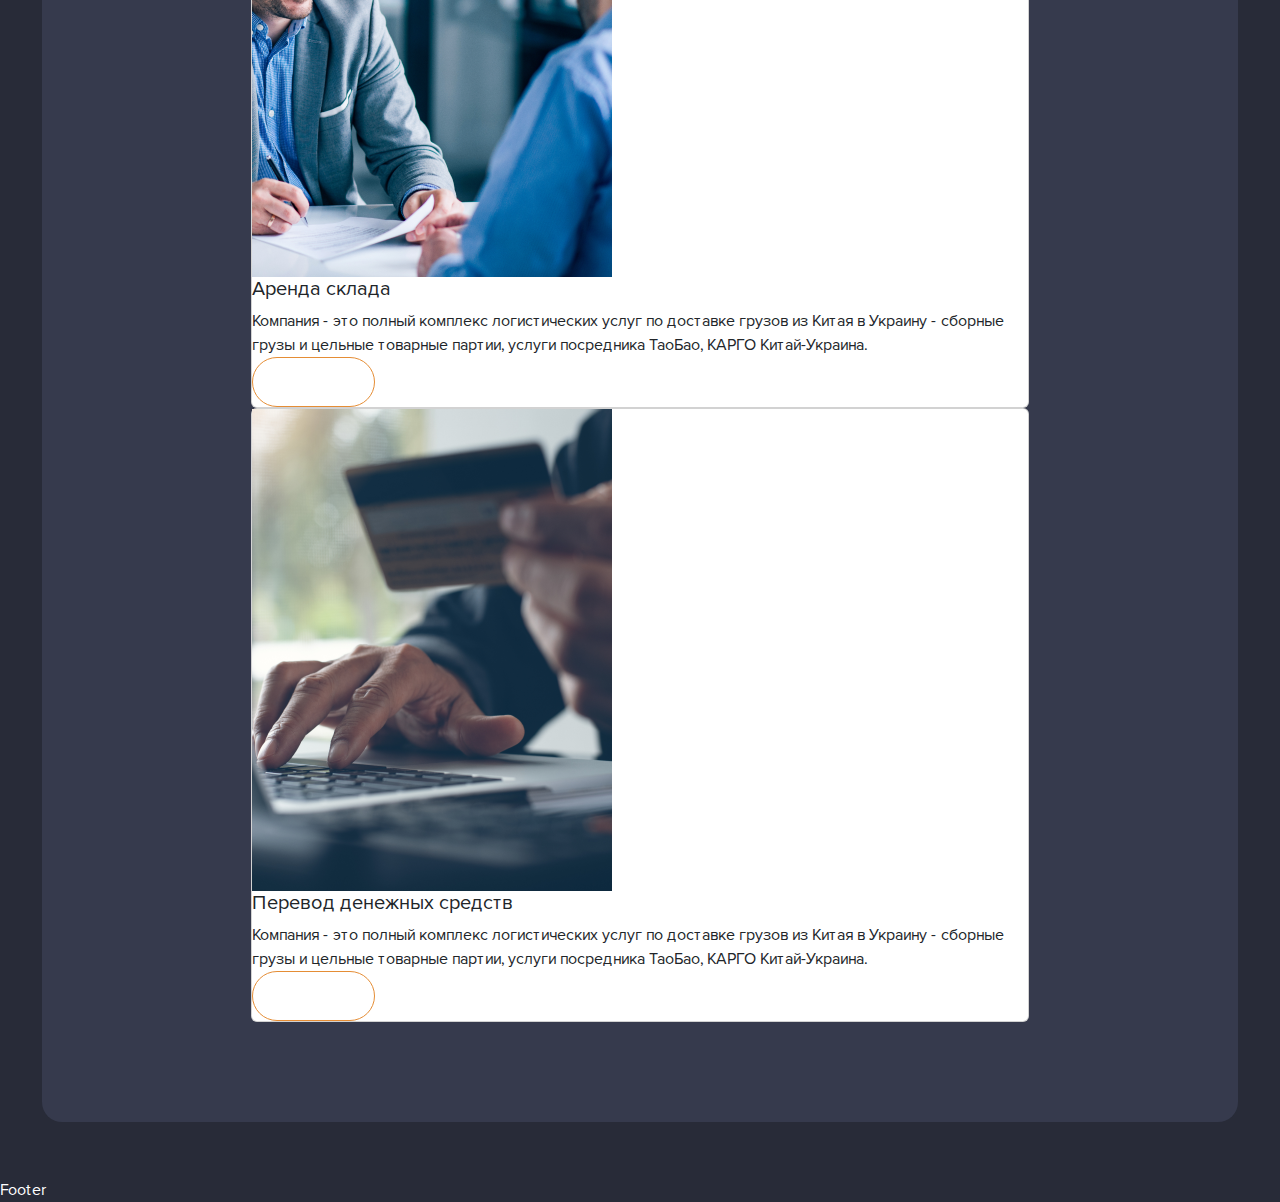
==== commit 078f0194: "adress img corect" ====
--- a/index.html
+++ b/index.html
@@ -12,8 +12,6 @@
     <link rel="stylesheet" href="assets/css/jquery.fancybox.min.css" />
     <link rel="stylesheet" type="text/css" href="style.css" />
 </head>
-
-<body></body>
 
 </html>
 <header>
@@ -175,7 +173,7 @@
                         <div class="col-lg-12">
                             <div class="input-box">
                                 <div id="file-name"></div>
-                                <label for="fileInput">Загрузите фото товара</label>
+                                <label for="fileInput">Загрузить фото товара</label>
                                 <input type="file" id="fileInput" name="fileInput" />
                             </div>
                         </div>
@@ -194,6 +192,13 @@
                         </div>
                     </div>
                 </form>
+                <div class="calculation-decoration">
+                    <img
+					src="assets/img/calculate-man.png"
+					class="img-fluid"
+					alt="calculation-decoration"
+				/>
+                </div>
             </div>
         </div>
     </section>
@@ -212,7 +217,7 @@
 							alt="advantage-1"
 						/>
                         </div>
-                        <h5 class="advantage-title">Таможенное оформление груза</h5>
+                        <h5 class="advanage-title">Таможенное оформление груза</h5>
                     </div>
                 </div>
                 <div class="col-lg-3">
@@ -224,7 +229,7 @@
 							alt="advantage-2"
 						/>
                         </div>
-                        <h5 class="advantage-title">Страховка груза</h5>
+                        <h5 class="advanage-title">Страховка груза</h5>
                     </div>
                 </div>
                 <div class="col-lg-3">
@@ -236,7 +241,7 @@
 							alt="advantage-3"
 						/>
                         </div>
-                        <h5 class="advantage-title">Проверка товара на брак</h5>
+                        <h5 class="advanage-title">Проверка товара на брак</h5>
                     </div>
                 </div>
                 <div class="col-lg-3">
@@ -248,7 +253,7 @@
 							alt="advantage-4"
 						/>
                         </div>
-                        <h5 class="advantage-title">Доставка в любой город Украины</h5>
+                        <h5 class="advanage-title">Доставка в любой город Украины</h5>
                     </div>
                 </div>
                 <div class="col-lg-3">
@@ -260,7 +265,7 @@
 							alt="advantage-5"
 						/>
                         </div>
-                        <h5 class="advantage-title">Консолидация на складе</h5>
+                        <h5 class="advanage-title">Консолидация на складе</h5>
                     </div>
                 </div>
                 <div class="col-lg-3">
@@ -272,7 +277,7 @@
 							alt="advantage-6"
 						/>
                         </div>
-                        <h5 class="advantage-title">Ответственное хранение груза</h5>
+                        <h5 class="advanage-title">Ответственное хранение груза</h5>
                     </div>
                 </div>
                 <div class="col-lg-3">
@@ -284,7 +289,7 @@
 							alt="advantage-7"
 						/>
                         </div>
-                        <h5 class="advantage-title">Помощь воплате товара</h5>
+                        <h5 class="advanage-title">Помощь воплате товара</h5>
                     </div>
                 </div>
                 <div class="col-lg-3">
@@ -296,7 +301,250 @@
 							alt="advantage-8"
 						/>
                         </div>
-                        <h5 class="advantage-title">Упаковка, переупаковка</h5>
+                        <h5 class="advanage-title">Упаковка, переупаковка</h5>
+                    </div>
+                </div>
+            </div>
+        </div>
+    </section>
+
+    <section class="delivery">
+        <div class="container">
+            <div class="template-title">
+                <h2>Варианты доставки грузов из Китая</h2>
+            </div>
+            <div class="carousel-template">
+                <div class="slide-item">
+                    <div class="card">
+                        <div class="card-img-box">
+                            <img src="assets/img/deliver-1.png" class="img-fluid" alt="services-1">
+                        </div>
+                        <h4 class="card-title">Авто - обычная</h4>
+                        <div class="card-options">
+                            <div class="card-options-item">
+                                <img src="assets/img/deliver-icon-calendar.svg" alt="icon-calendar">
+
+                            9-21 дней
+                            </div>
+                            <div class="card-options-item">
+                                <img src="assets/img/deliver-icon-bag.svg" alt="icon-box">
+
+                            от 15 кг
+                            </div>
+                        </div>
+                        <div class="card-price">
+                            <span>от</span>
+                            <strong>2,5</strong>
+                            <span>$/кг</span>
+                        </div>
+                        <div class="btn-row">
+                            <button type="button" class="btn btn-primary">Оставить заявку</button>
+                            <button type="button" class="btn btn-secondary">Подробнее</button>
+                        </div>
+                    </div>
+                </div>
+                <div class="slide-item">
+                    <div class="card">
+                        <div class="card-img-box">
+                            <img src="assets/img/deliver-2.png" class="img-fluid" alt="services-2">
+                        </div>
+                        <h4 class="card-title">Авто - Ускоренная</h4>
+                        <div class="card-options">
+                            <div class="card-options-item">
+                                <img src="assets/img/deliver-icon-calendar.svg" alt="icon-calendar">
+
+                            9-21 дней
+                            </div>
+                            <div class="card-options-item">
+                                <img src="assets/img/deliver-icon-bag.svg" alt="icon-box">
+
+                            от 15 кг
+                            </div>
+                        </div>
+                        <div class="card-price">
+                            <span>от</span>
+                            <strong>3,5</strong>
+                            <span>$/кг</span>
+                        </div>
+                        <div class="btn-row">
+                            <button type="button" class="btn btn-primary">Оставить заявку</button>
+                            <button type="button" class="btn btn-secondary">Подробнее</button>
+                        </div>
+                    </div>
+                </div>
+                <div class="slide-item">
+                    <div class="card">
+                        <div class="card-img-box">
+                            <img src="assets/img/deliver-3.png" class="img-fluid" alt="services-3">
+                        </div>
+                        <h4 class="card-title">ЖД</h4>
+                        <div class="card-options">
+                            <div class="card-options-item">
+                                <img src="assets/img/deliver-icon-calendar.svg" alt="icon-calendar">
+
+                            9-21 дней
+                            </div>
+                            <div class="card-options-item">
+                                <img src="assets/img/deliver-icon-bag.svg" alt="icon-box">
+
+                            от 15 кг
+                            </div>
+                        </div>
+                        <div class="card-price">
+                            <span>от</span>
+                            <strong>1,5</strong>
+                            <span>$/кг</span>
+                        </div>
+                        <div class="btn-row">
+                            <button type="button" class="btn btn-primary">Оставить заявку</button>
+                            <button type="button" class="btn btn-secondary">Подробнее</button>
+                        </div>
+                    </div>
+                </div>
+                <div class="slide-item">
+                    <div class="card">
+                        <div class="card-img-box">
+                            <img src="assets/img/deliver-4.png" class="img-fluid" alt="services-4">
+                        </div>
+                        <h4 class="card-title">Авиа</h4>
+                        <div class="card-options">
+                            <div class="card-options-item">
+                                <img src="assets/img/deliver-icon-calendar.svg" alt="icon-calendar">
+
+                            9-21 дней
+                            </div>
+                            <div class="card-options-item">
+                                <img src="assets/img/deliver-icon-bag.svg" alt="icon-box">
+
+                            от 15 кг
+                            </div>
+                        </div>
+                        <div class="card-price">
+                            <span>от</span>
+                            <strong>2,5</strong>
+                            <span>$/кг</span>
+                        </div>
+                        <div class="btn-row">
+                            <button type="button" class="btn btn-primary">Оставить заявку</button>
+                            <button type="button" class="btn btn-secondary">Подробнее</button>
+                        </div>
+                    </div>
+                </div>
+                <div class="slide-item">
+                    <div class="card">
+                        <div class="card-img-box">
+                            <img src="assets/img/deliver-5.png" class="img-fluid" alt="services-5">
+                        </div>
+                        <h4 class="card-title">Морская</h4>
+                        <div class="card-options">
+                            <div class="card-options-item">
+                                <img src="assets/img/deliver-icon-calendar.svg" alt="icon-calendar">
+
+                            9-21 дней
+                            </div>
+                            <div class="card-options-item">
+                                <img src="assets/img/deliver-icon-bag.svg" alt="icon-box">
+
+                            от 15 кг
+                            </div>
+                        </div>
+                        <div class="card-price">
+                            <span>от</span>
+                            <strong>2,5</strong>
+                            <span>$/кг</span>
+                        </div>
+                        <div class="btn-row">
+                            <button type="button" class="btn btn-primary">Оставить заявку</button>
+                            <button type="button" class="btn btn-secondary">Подробнее</button>
+                        </div>
+                    </div>
+                </div>
+            </div>
+    </section>
+    <section class="services container-fluid">
+        <div class="container">
+            <div class="template-title">
+                <h2>Услуги</h2>
+            </div>
+            <div class="carousel-template">
+                <div class="slide-item">
+                    <div class="card">
+                        <div class="card-img-box">
+                            <img
+							src="assets/img/service-1.png"
+							class="img-fluid"
+							alt="services-1"
+						/>
+                        </div>
+                        <h4 class="card-title">Выкуп товара</h4>
+                        <div class="card-description">
+                            Компания - это полный комплекс логистических услуг по доставке
+                            грузов из Китая в Украину - сборные грузы и цельные товарные партии,
+                            услуги посредника ТаоБао, КАРГО Китай-Украина.
+                        </div>
+                        <div class="btn-row">
+                            <button type="button" class="btn btn-secondary">Подробнее</button>
+                        </div>
+                    </div>
+                </div>
+                <div class="slide-item">
+                    <div class="card">
+                        <div class="card-img-box">
+                            <img
+							src="assets/img/service-2.png"
+							class="img-fluid"
+							alt="services-2"
+						/>
+                        </div>
+                        <h4 class="card-title">Страховка груза</h4>
+                        <div class="card-description">
+                            Компания - это полный комплекс логистических услуг по доставке
+                            грузов из Китая в Украину - сборные грузы и цельные товарные партии,
+                            услуги посредника ТаоБао, КАРГО Китай-Украина.
+                        </div>
+                        <div class="btn-row">
+                            <button type="button" class="btn btn-secondary">Подробнее</button>
+                        </div>
+                    </div>
+                </div>
+                <div class="slide-item">
+                    <div class="card">
+                        <div class="card-img-box">
+                            <img
+							src="assets/img/service-3.png"
+							class="img-fluid"
+							alt="services-3"
+						/>
+                        </div>
+                        <h4 class="card-title">Аренда склада</h4>
+                        <div class="card-description">
+                            Компания - это полный комплекс логистических услуг по доставке
+                            грузов из Китая в Украину - сборные грузы и цельные товарные партии,
+                            услуги посредника ТаоБао, КАРГО Китай-Украина.
+                        </div>
+                        <div class="btn-row">
+                            <button type="button" class="btn btn-secondary">Подробнее</button>
+                        </div>
+                    </div>
+                </div>
+                <div class="slide-item">
+                    <div class="card">
+                        <div class="card-img-box">
+                            <img
+							src="assets/img/service-4.png"
+							class="img-fluid"
+							alt="services-4"
+						/>
+                        </div>
+                        <h4 class="card-title">Перевод денежных средств</h4>
+                        <div class="card-description">
+                            Компания - это полный комплекс логистических услуг по доставке
+                            грузов из Китая в Украину - сборные грузы и цельные товарные партии,
+                            услуги посредника ТаоБао, КАРГО Китай-Украина.
+                        </div>
+                        <div class="btn-row">
+                            <button type="button" class="btn btn-secondary">Подробнее</button>
+                        </div>
                     </div>
                 </div>
             </div>
